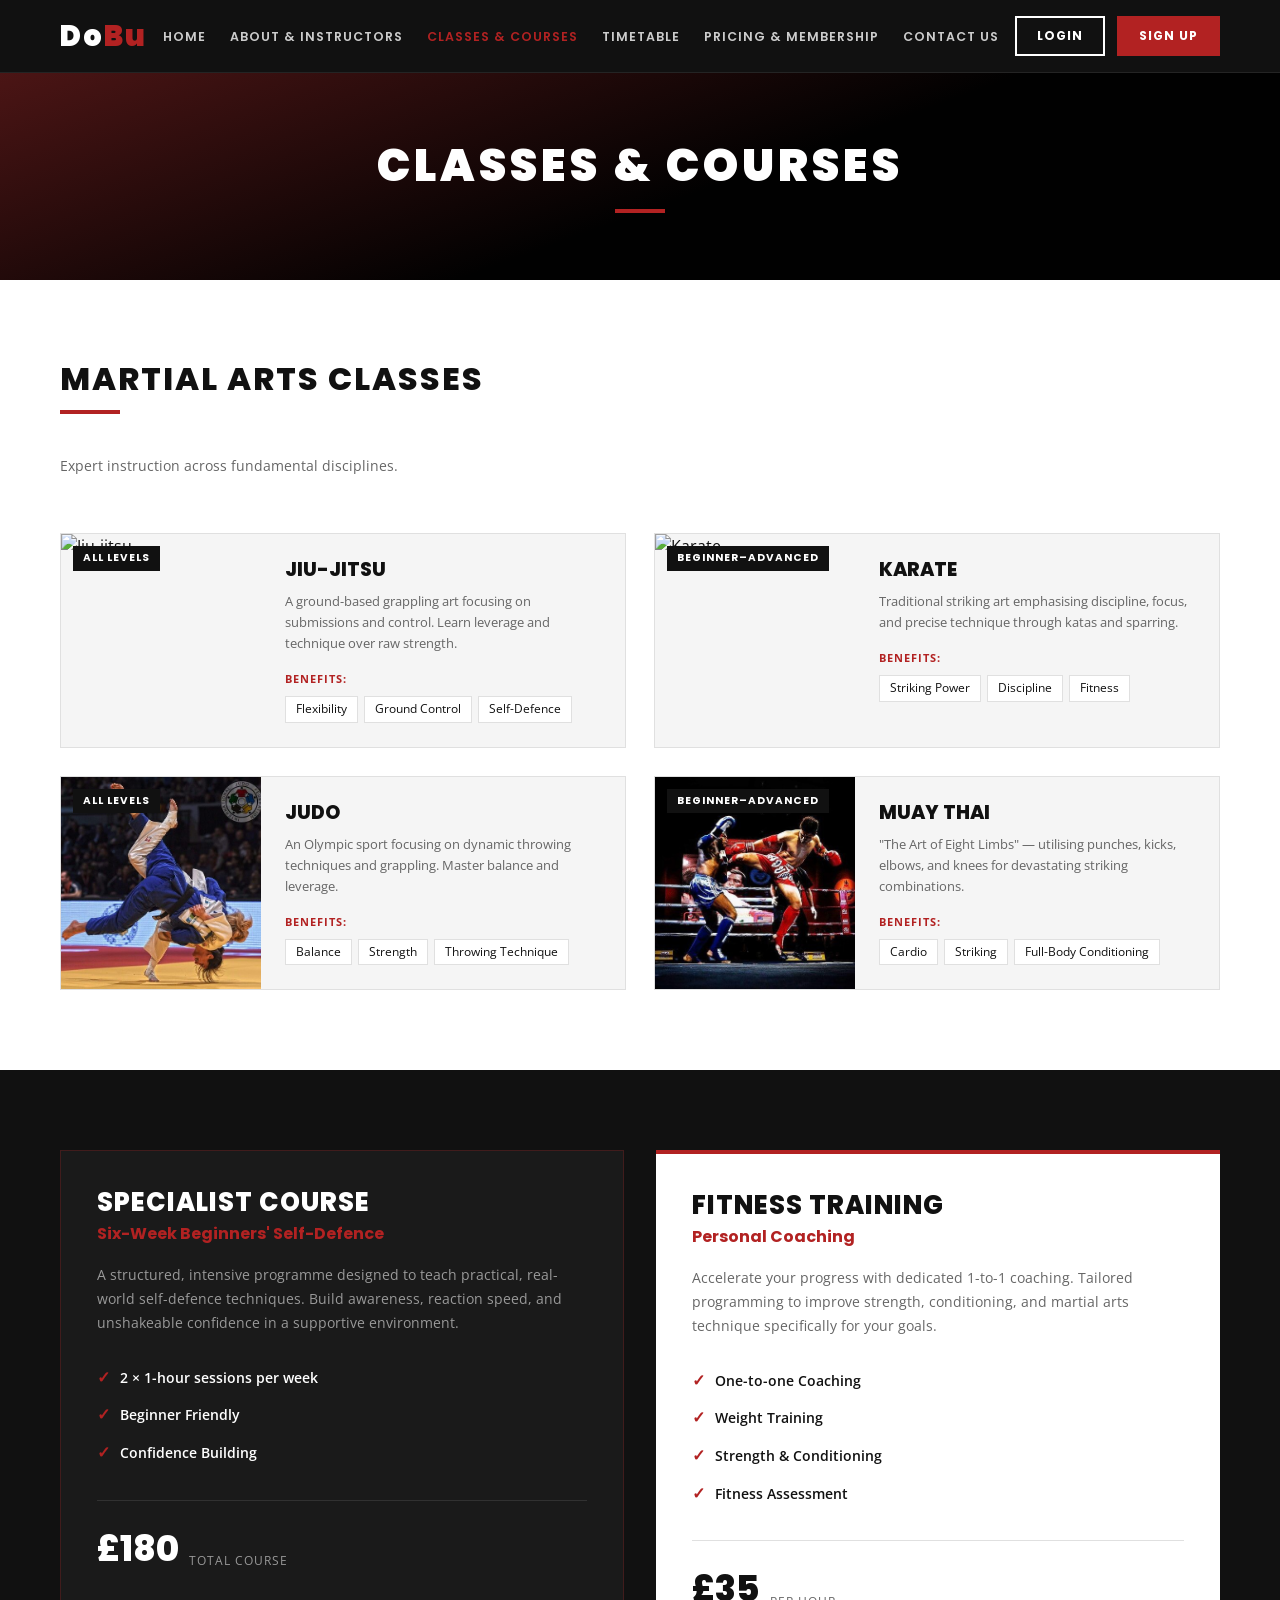
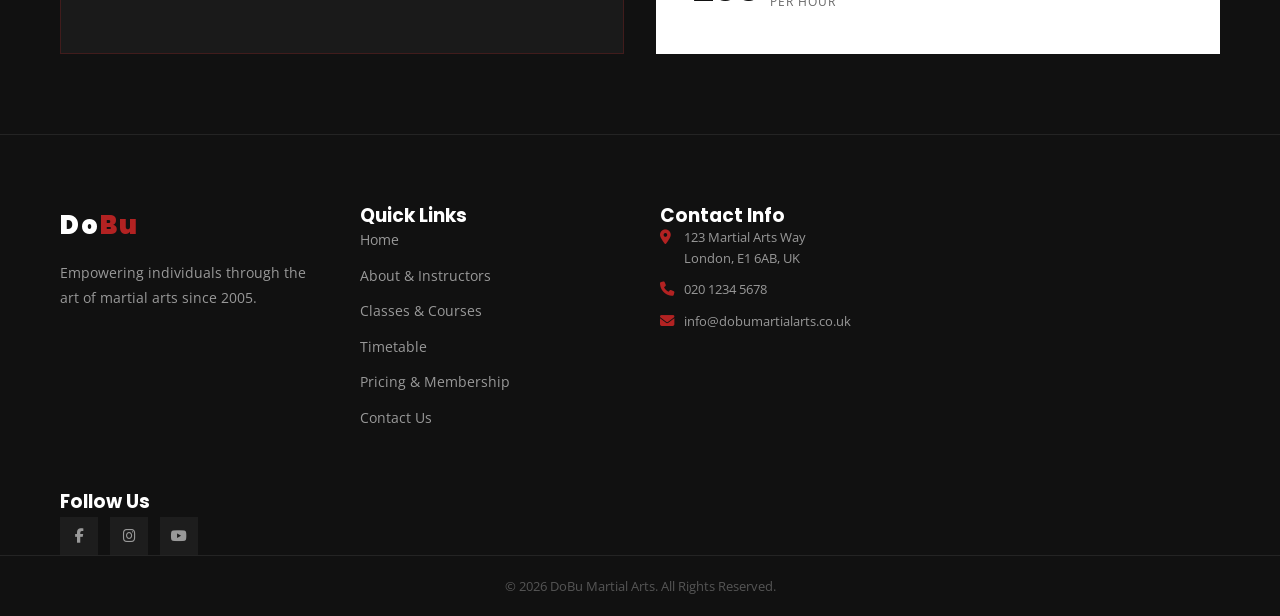
==== Classes.html @ ddd61c15 "Add files via upload" ====
<!DOCTYPE html>
<html lang="en">
<head>
  <meta charset="UTF-8">
  <meta name="viewport" content="width=device-width, initial-scale=1.0">
  <title>About &amp; Instructors | DoBu Martial Arts</title>
  <link rel="stylesheet" href="style.css">
  <link rel="stylesheet" href="https://cdnjs.cloudflare.com/ajax/libs/font-awesome/6.5.0/css/all.min.css">
</head>
<body>

  <!-- =========================================
       HEADER / NAVIGATION
       ========================================= -->
   <header>
    <nav class="container">
      <a href="index.html" class="logo">Do<span>Bu</span></a>
      <ul class="nav-links">
        <li><a href="Index.html">Home</a></li>
        <li><a href="Instructors.html">About &amp; Instructors</a></li>
        <li><a href="Classes.html" class="active">Classes &amp; Courses</a></li>
        <li><a href="Timetable.html">Timetable</a></li>
        <li><a href="Membership.html">Pricing &amp; Membership</a></li>
        <li><a href="Contact.html">Contact Us</a></li>
      </ul>
      <div class="nav-actions">
        <a href="Login.html" class="btn-login">Login</a>
        <a href="Signup.html" class="btn-signup">Sign Up</a>
      </div>
      <button class="hamburger" id="menu-btn" aria-label="Toggle menu" onclick="var m=document.getElementById('mobile-nav');m.classList.toggle('open');this.classList.toggle('open');"><span></span><span></span><span></span></button>
    </nav>
    <div class="mobile-menu" id="mobile-nav">
      <a href="Index.html">Home</a>
      <a href="Instructors.html">About &amp; Instructors</a>
      <a href="Classes.html">Classes &amp; Courses</a>
      <a href="Timetable.html">Timetable</a>
      <a href="Membership.html">Pricing &amp; Membership</a>
      <a href="Contact.html">Contact Us</a>
      <div class="mobile-actions"><a href="Login.html" class="btn btn-outline" style="padding:10px 20px;font-size:0.75rem;">Login</a><a href="Signup.html" class="btn btn-primary" style="padding:10px 20px;font-size:0.75rem;">Sign Up</a></div>
    </div>
  </header>

  <main>


    <!-- Page Hero -->
    <section class="page-hero">
      <div class="page-hero-content">
        <h1>Classes &amp; Courses</h1>
        <div class="divider"></div>
      </div>
    </section>

    <!-- =========================================
         MARTIAL ARTS CLASSES
         ========================================= -->
    <section class="classes-section">
      <div class="container">
        <div class="section-header" style="text-align:left;">
          <h2 class="section-title">Martial Arts Classes</h2>
          <div class="section-divider left"></div>
          <p style="color:#666; font-size:0.9rem;">Expert instruction across fundamental disciplines.</p>
        </div>

        <div class="classes-grid">

          <article class="class-card">
            <div class="class-card-img">
              <img src="jiu.jpg" alt="Jiu-jitsu">
              <span class="class-level-badge">All Levels</span>
            </div>
            <div class="class-card-body">
              <h3>Jiu-jitsu</h3>
              <p>A ground-based grappling art focusing on submissions and control. Learn leverage and technique over raw strength.</p>
              <div class="benefits-label">Benefits:</div>
              <div class="benefits-tags">
                <span class="tag">Flexibility</span>
                <span class="tag">Ground Control</span>
                <span class="tag">Self-Defence</span>
              </div>
            </div>
          </article>

          <article class="class-card">
            <div class="class-card-img">
              <img src="karate.jpg" alt="Karate">
              <span class="class-level-badge">Beginner–Advanced</span>
            </div>
            <div class="class-card-body">
              <h3>Karate</h3>
              <p>Traditional striking art emphasising discipline, focus, and precise technique through katas and sparring.</p>
              <div class="benefits-label">Benefits:</div>
              <div class="benefits-tags">
                <span class="tag">Striking Power</span>
                <span class="tag">Discipline</span>
                <span class="tag">Fitness</span>
              </div>
            </div>
          </article>

          <article class="class-card">
            <div class="class-card-img">
              <img src="Judo.jpg" alt="Judo">
              <span class="class-level-badge">All Levels</span>
            </div>
            <div class="class-card-body">
              <h3>Judo</h3>
              <p>An Olympic sport focusing on dynamic throwing techniques and grappling. Master balance and leverage.</p>
              <div class="benefits-label">Benefits:</div>
              <div class="benefits-tags">
                <span class="tag">Balance</span>
                <span class="tag">Strength</span>
                <span class="tag">Throwing Technique</span>
              </div>
            </div>
          </article>

          <article class="class-card">
            <div class="class-card-img">
              <img src="muay.jpg" alt="Muay Thai">
              <span class="class-level-badge">Beginner–Advanced</span>
            </div>
            <div class="class-card-body">
              <h3>Muay Thai</h3>
              <p>"The Art of Eight Limbs" — utilising punches, kicks, elbows, and knees for devastating striking combinations.</p>
              <div class="benefits-label">Benefits:</div>
              <div class="benefits-tags">
                <span class="tag">Cardio</span>
                <span class="tag">Striking</span>
                <span class="tag">Full-Body Conditioning</span>
              </div>
            </div>
          </article>

        </div>
      </div>
    </section>

    <!-- =========================================
         SPECIALIST COURSE & FITNESS TRAINING
         ========================================= -->
    <section class="specialist-section">
      <h2 class="sr-only">Specialist Classes</h2>
      <div class="container">
        <div class="specialist-grid">

          <!-- Specialist Course -->
          <article class="spec-card dark">
            <h2>Specialist Course</h2>
            <h3>Six-Week Beginners' Self-Defence</h3>
            <p>A structured, intensive programme designed to teach practical, real-world self-defence techniques. Build awareness, reaction speed, and unshakeable confidence in a supportive environment.</p>
            <ul class="spec-features">
              <li><span class="check">&#10003;</span> 2 &times; 1-hour sessions per week</li>
              <li><span class="check">&#10003;</span> Beginner Friendly</li>
              <li><span class="check">&#10003;</span> Confidence Building</li>
            </ul>
            <div class="spec-price">
              <span class="price-big">&pound;180</span>
              <span class="price-label">Total Course</span>
            </div>
          </article>

          <!-- Fitness Training -->
          <article class="spec-card light">
            <h2>Fitness Training</h2>
            <h3>Personal Coaching</h3>
            <p>Accelerate your progress with dedicated 1-to-1 coaching. Tailored programming to improve strength, conditioning, and martial arts technique specifically for your goals.</p>
            <ul class="spec-features">
              <li><span class="check" style="color:#B22222;">&#10003;</span> One-to-one Coaching</li>
              <li><span class="check" style="color:#B22222;">&#10003;</span> Weight Training</li>
              <li><span class="check" style="color:#B22222;">&#10003;</span> Strength &amp; Conditioning</li>
              <li><span class="check" style="color:#B22222;">&#10003;</span> Fitness Assessment</li>
            </ul>
            <div class="spec-price" style="border-top-color:#E0E0E0;">
              <span class="price-big" style="color:#111;">&pound;35</span>
              <span class="price-label" style="color:#666;">Per Hour</span>
            </div>
          </article>
        </div>
      </div>
    </section>
  </main>
    <footer>
    <div class="container">
      <div class="footer-grid">
        <div class="footer-col">
          <span class="logo">Do<span>Bu</span></span>
          <p>Empowering individuals through the art of martial arts since 2005.</p>
        </div>


        <!-- Quick Links -->
        <div class="footer-col">
          <h3>Quick Links</h3>
          <ul>
            <li><a href="Index.html">Home</a></li>
            <li><a href="Instructors.html">About &amp; Instructors</a></li>
            <li><a href="Classes.html">Classes &amp; Courses</a></li>
            <li><a href="Timetable.html">Timetable</a></li>
            <li><a href="Membership.html">Pricing &amp; Membership</a></li>
            <li><a href="Contact.html">Contact Us</a></li>
          </ul>
        </div>

        <!-- Contact -->
        <div class="footer-col">
          <h3>Contact Info</h3>
          <ul class="footer-contact">
            <li><i class="fas fa-map-marker-alt"></i><span>123 Martial Arts Way<br>London, E1 6AB, UK</span></li>
            <li><i class="fas fa-phone"></i><span>020 1234 5678</span></li>
            <li><i class="fas fa-envelope"></i><span>info@dobumartialarts.co.uk</span></li>
          </ul>
        </div>
      </div>

        <div class="footer-col">
          <h3>Follow Us</h3>
         <div class="social-icons">
            <a href="https://www.facebook.com/" aria-label="Facebook"><i class="fab fa-facebook-f"></i></a>
            <a href="https://www.instagram.com/?hl=en" aria-label="Instagram"><i class="fab fa-instagram"></i></a>
            <a href="https://www.youtube.com/" aria-label="YouTube"><i class="fab fa-youtube"></i></a>
          </div>
        </div>
      </div>

    <div class="footer-bottom">
      <div class="container">
        <p>&copy; 2026 DoBu Martial Arts. All Rights Reserved.</p>
      </div>
    </div>
  </footer>
</body>
</html>
---- style.css ----
/* Google Fonts */
@import url('https://fonts.googleapis.com/css2?family=Poppins:wght@400;600;700;800;900&family=Open+Sans:wght@400;500;600&display=swap');

/* =========================================
   CSS Reset & Base
   ========================================= */
*, *::before, *::after {
  box-sizing: border-box;
  margin: 0;
  padding: 0;
}

:root {
  --primary: #B22222;
  --primary-dark: #8B1A1A;
  --black: #111111;
  --white: #FFFFFF;
  --grey: #F5F5F5;
  --grey-dark: #CCCCCC;
  --text-muted: #666666;
  --border: #E0E0E0;
}

html {
  scroll-behavior: smooth;
}

body {
  font-family: 'Open Sans', sans-serif;
  background-color: var(--white);
  color: var(--black);
  line-height: 1.6;
  font-size: 16px;
}

h1, h2, h3, h4, h5, h6 {
  font-family: 'Poppins', sans-serif;
  line-height: 1.2;
}

a {
  text-decoration: none;
  color: inherit;
}

ul {
  list-style: none;
}

img {
  max-width: 100%;
  display: block;
}

/* =========================================
   Utility Classes
   ========================================= */
.container {
  max-width: 1200px;
  margin: 0 auto;
  padding: 0 20px;
}

.section-title {
  font-size: 2rem;
  font-weight: 800;
  text-transform: uppercase;
  letter-spacing: 2px;
  margin-bottom: 12px;
}

.section-divider {
  width: 60px;
  height: 4px;
  background: var(--primary);
  margin: 0 auto 40px auto;
}

.section-divider.left {
  margin: 0 0 40px 0;
}

.btn {
  display: inline-block;
  padding: 14px 32px;
  font-family: 'Poppins', sans-serif;
  font-weight: 700;
  font-size: 0.85rem;
  text-transform: uppercase;
  letter-spacing: 2px;
  cursor: pointer;
  transition: all 0.25s ease;
  border: 2px solid transparent;
}

.btn-primary {
  background: var(--primary);
  color: var(--white);
}

.btn-primary:hover {
  background: var(--primary-dark);
}

.btn-outline {
  background: transparent;
  color: var(--white);
  border-color: var(--white);
}

.btn-outline:hover {
  background: var(--white);
  color: var(--black);
}

.btn-dark {
  background: var(--black);
  color: var(--white);
  border-color: var(--black);
}

.btn-dark:hover {
  background: var(--primary);
  border-color: var(--primary);
}

/* =========================================
   NAVIGATION BAR
   ========================================= */
header {
  position: fixed;
  top: 0;
  left: 0;
  width: 100%;
  z-index: 1000;
  background: var(--black);
  border-bottom: 1px solid rgba(255,255,255,0.08);
}

nav {
  display: flex;
  align-items: center;
  justify-content: space-between;
  padding: 0 40px;
  height: 72px;
}

/* Logo */
.logo {
  font-family: 'Poppins', sans-serif;
  font-weight: 900;
  font-size: 1.8rem;
  color: var(--white);
  letter-spacing: 2px;
}

.logo span {
  color: var(--primary);
}

/* Nav links */
.nav-links {
  display: flex;
  align-items: center;
  gap: 24px;
}

.nav-links a {
  font-family: 'Poppins', sans-serif;
  font-size: 0.78rem;
  font-weight: 600;
  color: #CCCCCC;
  text-transform: uppercase;
  letter-spacing: 1px;
  transition: color 0.2s;
}

.nav-links a:hover,
.nav-links a.active {
  color: var(--primary);
}

/* Nav action buttons */
.nav-actions {
  display: flex;
  gap: 12px;
  align-items: center;
}

.nav-actions .btn-login {
  padding: 8px 20px;
  font-family: 'Poppins', sans-serif;
  font-size: 0.75rem;
  font-weight: 700;
  text-transform: uppercase;
  letter-spacing: 1px;
  color: var(--white);
  border: 2px solid var(--white);
  transition: all 0.2s;
}

.nav-actions .btn-login:hover {
  border-color: var(--primary);
  color: var(--primary);
}

.nav-actions .btn-signup {
  padding: 8px 20px;
  font-family: 'Poppins', sans-serif;
  font-size: 0.75rem;
  font-weight: 700;
  text-transform: uppercase;
  letter-spacing: 1px;
  background: var(--primary);
  color: var(--white);
  border: 2px solid var(--primary);
  transition: all 0.2s;
}

.nav-actions .btn-signup:hover {
  background: var(--primary-dark);
  border-color: var(--primary-dark);
}

/* Hamburger */
.hamburger {
  display: none;
  flex-direction: column;
  gap: 5px;
  cursor: pointer;
  background: none;
  border: none;
}

.hamburger span {
  display: block;
  width: 26px;
  height: 2px;
  background: var(--white);
  transition: all 0.3s;
}

/* Mobile nav toggle — JS driven via .open class */
.mobile-menu.open {
  display: flex;
}

.hamburger.open span:nth-child(1) {
  transform: translateY(7px) rotate(45deg);
}

.hamburger.open span:nth-child(2) {
  opacity: 0;
}

.hamburger.open span:nth-child(3) {
  transform: translateY(-7px) rotate(-45deg);
}

.mobile-menu {
  display: none;
  flex-direction: column;
  background: var(--black);
  padding: 20px 40px 30px;
  border-top: 1px solid rgba(255,255,255,0.08);
  gap: 16px;
}

.mobile-menu a {
  font-family: 'Poppins', sans-serif;
  font-size: 0.85rem;
  font-weight: 600;
  color: #CCCCCC;
  text-transform: uppercase;
  letter-spacing: 1px;
  padding: 6px 0;
  transition: color 0.2s;
}

.mobile-menu a:hover {
  color: var(--primary);
}

.mobile-menu .mobile-actions {
  display: flex;
  gap: 12px;
  margin-top: 8px;
  padding-top: 16px;
  border-top: 1px solid rgba(255,255,255,0.08);
}

/* =========================================
   PAGE HERO BANNER (all inner pages)
   ========================================= */
.page-hero {
  padding-top: 72px;
  background: var(--black);
  position: relative;
  overflow: hidden;
  min-height: 280px;
  display: flex;
  align-items: center;
  justify-content: center;
  text-align: center;
}

.page-hero::before {
  content: '';
  position: absolute;
  inset: 0;
  background: linear-gradient(160deg, rgba(178,34,34,0.45) 0%, rgba(0,0,0,0.95) 60%);
}

.page-hero-content {
  position: relative;
  z-index: 2;
  padding: 60px 20px;
}

.page-hero-content h1 {
  font-size: 2.8rem;
  font-weight: 900;
  text-transform: uppercase;
  letter-spacing: 4px;
  color: var(--white);
  margin-bottom: 16px;
}

.page-hero-content .divider {
  width: 50px;
  height: 4px;
  background: var(--primary);
  margin: 0 auto;
}

/* =========================================
   FOOTER
   ========================================= */
footer {
  background: var(--black);
  color: var(--white);
  border-top: 1px solid rgba(255,255,255,0.08);
  padding: 70px 0 0;
}

.footer-grid {
  display: grid;
  grid-template-columns: repeat(4, 1fr);
  gap: 40px;
  padding-bottom: 50px;
}

.footer-col h4 {
  font-family: 'Poppins', sans-serif;
  font-size: 0.85rem;
  font-weight: 700;
  text-transform: uppercase;
  letter-spacing: 2px;
  margin-bottom: 24px;
  color: var(--white);
}

.footer-col .logo {
  font-size: 1.6rem;
  margin-bottom: 16px;
  display: block;
}

.footer-col p {
  font-size: 0.85rem;
  color: #999;
  line-height: 1.8;
  margin-bottom: 20px;
}

.footer-col ul li {
  margin-bottom: 10px;
}

.footer-col ul li a {
  font-size: 0.85rem;
  color: #999;
  transition: color 0.2s;
}

.footer-col ul li a:hover {
  color: var(--primary);
}

.footer-hours li {
  display: flex;
  justify-content: space-between;
  font-size: 0.83rem;
  padding-bottom: 10px;
  margin-bottom: 10px;
  border-bottom: 1px solid rgba(255,255,255,0.05);
  color: #999;
}

.footer-hours li span:last-child {
  color: var(--white);
  font-weight: 600;
}

.footer-contact li {
  display: flex;
  align-items: flex-start;
  gap: 10px;
  font-size: 0.83rem;
  color: #999;
  margin-bottom: 14px;
}

.footer-contact li i {
  color: var(--primary);
  font-size: 0.9rem;
  margin-top: 3px;
  min-width: 14px;
}

.social-icons {
  display: flex;
  gap: 12px;
  margin-top: 4px;
}

.social-icons a {
  width: 38px;
  height: 38px;
  background: rgba(255,255,255,0.05);
  display: flex;
  align-items: center;
  justify-content: center;
  color: #999;
  font-size: 0.9rem;
  transition: all 0.2s;
}

.social-icons a:hover {
  background: var(--primary);
  color: var(--white);
}

.footer-bottom {
  border-top: 1px solid rgba(255,255,255,0.08);
  padding: 20px 0;
  text-align: center;
  font-size: 0.8rem;
  color: #555;
}

/* =========================================
   HOME PAGE - Hero
   ========================================= */
.hero {
  min-height: 80vh;
  padding-top: 72px;
  background: var(--black);
  position: relative;
  display: flex;
  align-items: center;
  justify-content: center;
  text-align: center;
  overflow: hidden;
}

.hero::before {
  content: '';
  position: absolute;
  inset: 0;
  background: radial-gradient(ellipse at 30% 50%, rgba(178,34,34,0.55) 0%, transparent 60%),
              linear-gradient(180deg, rgba(0,0,0,0.3) 0%, rgba(0,0,0,0.9) 100%);
}

.hero-content {
  position: relative;
  z-index: 2;
  padding: 40px 20px;
  max-width: 900px;
}

.hero-content h1 {
  font-size: clamp(2.5rem, 7vw, 5.5rem);
  font-weight: 900;
  color: var(--white);
  text-transform: uppercase;
  line-height: 1.05;
  letter-spacing: 2px;
  margin-bottom: 24px;
}

.hero-content h1 span {
  color: var(--primary);
  display: block;
}

.hero-content p {
  font-size: 1.1rem;
  color: rgba(255,255,255,0.75);
  max-width: 580px;
  margin: 0 auto 36px;
  line-height: 1.7;
}

.hero-btns {
  display: flex;
  gap: 16px;
  justify-content: center;
  flex-wrap: wrap;
}

/* =========================================
   HOME PAGE - Facilities
   ========================================= */
.facilities {
  padding: 90px 0;
  background: var(--white);
}

.facilities .section-header,
.section-header {
  text-align: center;
  margin-bottom: 56px;
}

.cards-grid {
  display: grid;
  grid-template-columns: repeat(3, 1fr);
  gap: 28px;
}

.card {
  background: var(--grey);
  overflow: hidden;
  transition: transform 0.3s;
}

.card:hover {
  transform: translateY(-4px);
}

.card img {
  width: 100%;
  height: 220px;
  object-fit: cover;
  transition: transform 0.5s;
}

.card:hover img {
  transform: scale(1.05);
}

.card-body {
  padding: 22px;
}

.card-body h3 {
  font-size: 1rem;
  font-weight: 700;
  text-transform: uppercase;
  letter-spacing: 1px;
  margin-bottom: 8px;
}

.card-body p {
  font-size: 0.85rem;
  color: var(--text-muted);
  line-height: 1.6;
}

/* =========================================
   HOME PAGE - Testimonials
   ========================================= */
.testimonials {
  padding: 90px 0;
  background: var(--white);
}

.testimonials-grid {
  display: grid;
  grid-template-columns: repeat(3, 1fr);
  gap: 28px;
}

.testimonial-card {
  background: var(--grey);
  padding: 36px 30px;
  border-top: 4px solid var(--primary);
}

.testimonial-quote {
  font-family: 'Poppins', sans-serif;
  font-size: 2.5rem;
  color: var(--primary);
  line-height: 1;
  margin-bottom: 16px;
}

.testimonial-card p {
  font-size: 0.88rem;
  color: #444;
  line-height: 1.8;
  font-style: italic;
  margin-bottom: 20px;
}

.testimonial-author {
  font-family: 'Poppins', sans-serif;
  font-size: 0.8rem;
  font-weight: 700;
  text-transform: uppercase;
  letter-spacing: 2px;
}

/* =========================================
   ABOUT PAGE
   ========================================= */
.about-mission-vision {
  padding: 80px 0;
  background: var(--white);
}

.mv-grid {
  display: grid;
  grid-template-columns: 1fr 1fr;
  gap: 32px;
  margin-bottom: 60px;
}

.mv-box {
  padding: 40px;
  border-left: 4px solid var(--primary);
}

.mv-box.dark {
  background: var(--black);
  color: var(--white);
}

.mv-box.light {
  background: var(--grey);
}

.mv-box h3 {
  font-size: 1.2rem;
  font-weight: 700;
  text-transform: uppercase;
  letter-spacing: 2px;
  margin-bottom: 16px;
}

.mv-box p {
  font-size: 0.9rem;
  line-height: 1.8;
  color: #999;
}

.mv-box.light p {
  color: var(--text-muted);
}

.history-section {
  text-align: center;
  max-width: 760px;
  margin: 0 auto;
}

.history-section h3 {
  font-size: 1.8rem;
  font-weight: 800;
  text-transform: uppercase;
  letter-spacing: 2px;
  margin-bottom: 20px;
}

.history-section p {
  font-size: 1rem;
  color: var(--text-muted);
  line-height: 1.9;
}

/* Instructors */
.instructors {
  padding: 80px 0;
  background: var(--grey);
}

.instructors-grid {
  display: grid;
  grid-template-columns: repeat(3, 1fr);
  gap: 28px;
}

.instructor-card {
  background: var(--white);
  padding: 36px 28px;
  text-align: center;
  border: 1px solid var(--border);
}

.instructor-avatar {
  width: 100px;
  height: 100px;
  border-radius: 50%;
  margin: 0 auto 20px;
  overflow: hidden;
  border: 3px solid var(--grey);
}

.instructor-avatar img {
  width: 100%;
  height: 100%;
  object-fit: cover;
}

.instructor-card h4 {
  font-size: 1.1rem;
  font-weight: 700;
  margin-bottom: 6px;
}

.instructor-role {
  font-size: 0.75rem;
  font-weight: 700;
  color: var(--primary);
  text-transform: uppercase;
  letter-spacing: 1.5px;
  margin-bottom: 20px;
}

.instructor-quals {
  text-align: left;
  background: var(--grey);
  padding: 16px;
}

.instructor-quals li {
  font-size: 0.8rem;
  color: var(--text-muted);
  padding: 4px 0;
  padding-left: 14px;
  position: relative;
}

.instructor-quals li::before {
  content: '•';
  color: var(--primary);
  position: absolute;
  left: 0;
  font-weight: 700;
}

/* =========================================
   CLASSES PAGE
   ========================================= */
.classes-section {
  padding: 80px 0;
  background: var(--white);
}

.classes-grid {
  display: grid;
  grid-template-columns: repeat(2, 1fr);
  gap: 28px;
}

.class-card {
  display: flex;
  background: var(--grey);
  overflow: hidden;
  border: 1px solid var(--border);
  transition: transform 0.3s;
}

.class-card:hover {
  transform: translateY(-3px);
}

.class-card-img {
  width: 200px;
  flex-shrink: 0;
  position: relative;
  overflow: hidden;
}

.class-card-img img {
  width: 100%;
  height: 100%;
  object-fit: cover;
  transition: transform 0.5s;
}

.class-card:hover .class-card-img img {
  transform: scale(1.08);
}

.class-level-badge {
  position: absolute;
  top: 12px;
  left: 12px;
  background: var(--black);
  color: var(--white);
  font-family: 'Poppins', sans-serif;
  font-size: 0.65rem;
  font-weight: 700;
  text-transform: uppercase;
  letter-spacing: 1px;
  padding: 4px 10px;
}

.class-card-body {
  padding: 24px;
}

.class-card-body h3 {
  font-size: 1.2rem;
  font-weight: 800;
  text-transform: uppercase;
  margin-bottom: 10px;
}

.class-card-body p {
  font-size: 0.82rem;
  color: var(--text-muted);
  line-height: 1.6;
  margin-bottom: 16px;
}

.benefits-label {
  font-size: 0.7rem;
  font-weight: 700;
  text-transform: uppercase;
  letter-spacing: 1px;
  color: var(--primary);
  margin-bottom: 8px;
}

.benefits-tags {
  display: flex;
  flex-wrap: wrap;
  gap: 6px;
}

.tag {
  font-size: 0.72rem;
  background: var(--white);
  border: 1px solid var(--border);
  padding: 3px 10px;
  color: var(--black);
}

/* Specialist & Fitness */
.specialist-section {
  padding: 80px 0;
  background: var(--black);
  color: var(--white);
}

.specialist-grid {
  display: grid;
  grid-template-columns: 1fr 1fr;
  gap: 32px;
}

.spec-card {
  padding: 36px;
  position: relative;
  overflow: hidden;
}

.spec-card.dark {
  background: rgba(255,255,255,0.04);
  border: 1px solid rgba(178,34,34,0.25);
}

.spec-card.light {
  background: var(--white);
  color: var(--black);
  border-top: 4px solid var(--primary);
}

.spec-card h2 {
  font-size: 1.6rem;
  font-weight: 800;
  text-transform: uppercase;
  letter-spacing: 1px;
  margin-bottom: 6px;
}

.spec-card h3 {
  font-size: 1rem;
  color: var(--primary);
  font-weight: 700;
  margin-bottom: 20px;
}

.spec-card p {
  font-size: 0.88rem;
  color: #999;
  line-height: 1.7;
  margin-bottom: 24px;
}

.spec-card.light p {
  color: var(--text-muted);
}

.spec-features li {
  font-size: 0.85rem;
  font-weight: 600;
  padding: 6px 0;
  display: flex;
  align-items: center;
  gap: 10px;
}

.spec-features li span.check {
  color: var(--primary);
  font-size: 1rem;
  font-weight: 700;
}

.spec-price {
  margin-top: 28px;
  padding-top: 20px;
  border-top: 1px solid rgba(255,255,255,0.1);
  display: flex;
  align-items: flex-end;
  gap: 10px;
}

.spec-card.light .spec-price {
  border-top-color: var(--border);
}

.price-big {
  font-family: 'Poppins', sans-serif;
  font-size: 2.2rem;
  font-weight: 800;
}

.price-label {
  font-size: 0.78rem;
  color: #999;
  text-transform: uppercase;
  letter-spacing: 1px;
  padding-bottom: 6px;
}

/* =========================================
   TIMETABLE PAGE
   ========================================= */
.timetable-section {
  padding: 70px 0 90px;
  background: var(--white);
}

.table-wrapper {
  overflow-x: auto;
  border: 1px solid var(--border);
  box-shadow: 0 2px 12px rgba(0,0,0,0.06);
}

table {
  width: 100%;
  min-width: 800px;
  border-collapse: collapse;
}

thead tr {
  background: var(--primary);
}

thead th {
  color: var(--white);
  font-family: 'Poppins', sans-serif;
  font-size: 0.8rem;
  font-weight: 700;
  text-transform: uppercase;
  letter-spacing: 1px;
  padding: 16px 14px;
  text-align: center;
  border-bottom: 2px solid rgba(255,255,255,0.15);
}

thead th:first-child {
  text-align: left;
  width: 130px;
}

tbody tr:nth-child(even) {
  background: var(--grey);
}

tbody tr:nth-child(odd) {
  background: var(--white);
}

tbody tr:hover {
  background: #ffeaea;
}

tbody td {
  padding: 14px 10px;
  font-size: 0.82rem;
  text-align: center;
  border-bottom: 1px solid var(--border);
  color: var(--text-muted);
}

tbody td:first-child {
  background: var(--black);
  color: var(--white);
  font-family: 'Poppins', sans-serif;
  font-size: 0.78rem;
  font-weight: 700;
  text-align: left;
  padding-left: 16px;
  white-space: nowrap;
}

.class-tag {
  display: inline-block;
  font-weight: 700;
  font-size: 0.75rem;
  padding: 3px 10px;
  border-radius: 2px;
}

.class-tag.muay-thai { background: rgba(178,34,34,0.12); color: var(--primary); }
.class-tag.karate    { background: var(--black); color: var(--white); }
.class-tag.judo      { background: #e8f0fe; color: #1a56d9; }
.class-tag.jiu-jitsu { background: #e8e8e8; color: #333; }
.class-tag.open-mat  { background: var(--primary); color: var(--white); }

.timetable-legend {
  margin-top: 24px;
  display: flex;
  flex-wrap: wrap;
  gap: 20px;
  justify-content: center;
}

.legend-item {
  display: flex;
  align-items: center;
  gap: 8px;
  font-size: 0.75rem;
  font-weight: 700;
  text-transform: uppercase;
  letter-spacing: 1px;
}

.legend-dot {
  width: 16px;
  height: 16px;
}

/* =========================================
   PRICING PAGE
   ========================================= */
.pricing-section {
  padding: 80px 0;
  background: var(--white);
}

.pricing-grid {
  display: grid;
  grid-template-columns: repeat(4, 1fr);
  gap: 24px;
  align-items: start;
  margin-bottom: 80px;
}

.pricing-card {
  padding: 36px 28px;
  background: var(--grey);
  border: 1px solid var(--border);
  position: relative;
  transition: transform 0.3s;
}

.pricing-card:hover {
  transform: translateY(-4px);
}

.pricing-card.featured {
  background: var(--primary);
  color: var(--white);
  transform: translateY(-16px);
  box-shadow: 0 16px 40px rgba(178,34,34,0.3);
}

.pricing-card.featured:hover {
  transform: translateY(-20px);
}

.featured-badge {
  position: absolute;
  top: -14px;
  left: 50%;
  transform: translateX(-50%);
  background: var(--black);
  color: var(--white);
  font-family: 'Poppins', sans-serif;
  font-size: 0.65rem;
  font-weight: 700;
  text-transform: uppercase;
  letter-spacing: 1px;
  padding: 5px 16px;
  border: 1px solid var(--primary);
  white-space: nowrap;
}

.pricing-card h3 {
  font-size: 1.3rem;
  font-weight: 800;
  text-transform: uppercase;
  letter-spacing: 2px;
  margin-bottom: 6px;
}

.pricing-detail {
  font-size: 0.82rem;
  color: var(--text-muted);
  margin-bottom: 28px;
}

.pricing-card.featured .pricing-detail {
  color: rgba(255,255,255,0.75);
}

.pricing-price {
  padding-top: 20px;
  border-top: 1px solid var(--border);
  display: flex;
  align-items: flex-end;
  gap: 6px;
}

.pricing-card.featured .pricing-price {
  border-top-color: rgba(255,255,255,0.25);
}

.price-amount {
  font-family: 'Poppins', sans-serif;
  font-size: 2.4rem;
  font-weight: 800;
  line-height: 1;
}

.price-period {
  font-size: 0.8rem;
  color: var(--text-muted);
  padding-bottom: 5px;
}

.pricing-card.featured .price-period {
  color: rgba(255,255,255,0.7);
}

/* Additional pricing */
.additional-pricing {
  max-width: 760px;
  margin: 0 auto;
}

.additional-pricing h2 {
  text-align: center;
  font-size: 1.6rem;
  font-weight: 800;
  text-transform: uppercase;
  letter-spacing: 2px;
  margin-bottom: 12px;
}

.additional-pricing .section-divider {
  margin-bottom: 32px;
}

.price-table {
  background: var(--black);
  color: var(--white);
}

.price-table li {
  display: flex;
  justify-content: space-between;
  align-items: center;
  padding: 16px 24px;
  border-bottom: 1px solid rgba(255,255,255,0.06);
  font-size: 0.9rem;
  transition: background 0.2s;
}

.price-table li:last-child {
  border-bottom: none;
}

.price-table li:hover {
  background: rgba(255,255,255,0.04);
}

.price-table li .price-val {
  color: var(--primary);
  font-family: 'Poppins', sans-serif;
  font-weight: 700;
}

.pricing-cta {
  text-align: center;
  margin-top: 70px;
}

.pricing-cta h2 {
  font-size: 1.8rem;
  font-weight: 800;
  text-transform: uppercase;
  letter-spacing: 2px;
  margin-bottom: 28px;
}

/* =========================================
   CONTACT PAGE
   ========================================= */
.contact-section {
  padding: 80px 0 100px;
}

.contact-grid {
  display: grid;
  grid-template-columns: 1fr 1fr;
  gap: 60px;
  align-items: start;
}

.contact-col-left {
  display: flex;
  flex-direction: column;
  gap: 0;
  min-width: 0;
}

.contact-info-box {
  background: var(--black);
  color: var(--white);
  padding: 40px;
  border-left: 4px solid var(--primary);
  margin-bottom: 28px;
}

.contact-info-box h2 {
  font-size: 1.3rem;
  font-weight: 700;
  text-transform: uppercase;
  letter-spacing: 2px;
  margin-bottom: 28px;
}

.contact-detail-item {
  display: flex;
  align-items: flex-start;
  gap: 16px;
  margin-bottom: 24px;
}

.contact-icon {
  width: 40px;
  height: 40px;
  background: rgba(178,34,34,0.15);
  display: flex;
  align-items: center;
  justify-content: center;
  color: var(--primary);
  flex-shrink: 0;
  font-size: 0.9rem;
}

.contact-detail-text h4 {
  font-size: 0.7rem;
  font-weight: 700;
  text-transform: uppercase;
  letter-spacing: 2px;
  color: #777;
  margin-bottom: 4px;
}

.contact-detail-text p {
  font-size: 0.88rem;
  font-weight: 500;
  line-height: 1.6;
}

.social-follow {
  margin-top: 28px;
  padding-top: 24px;
  border-top: 1px solid rgba(255,255,255,0.08);
}

.social-follow h4 {
  font-size: 0.7rem;
  font-weight: 700;
  text-transform: uppercase;
  letter-spacing: 2px;
  color: #777;
  margin-bottom: 16px;
}

.map-wrapper {
  height: 220px;
  overflow: hidden;
  border: 1px solid var(--border);
}

.map-wrapper iframe {
  width: 100%;
  height: 100%;
  border: 0;
}

/* Contact form */
.contact-form-box {
  background: var(--grey);
  padding: 40px;
  border: 1px solid var(--border);
}

.contact-form-box h2 {
  font-size: 1.3rem;
  font-weight: 700;
  text-transform: uppercase;
  letter-spacing: 2px;
  margin-bottom: 28px;
}

.form-group {
  margin-bottom: 20px;
}

.form-row {
  display: grid;
  grid-template-columns: 1fr 1fr;
  gap: 16px;
}

.form-group label {
  display: block;
  font-size: 0.7rem;
  font-weight: 700;
  text-transform: uppercase;
  letter-spacing: 1.5px;
  color: var(--text-muted);
  margin-bottom: 6px;
}

.form-group input,
.form-group select,
.form-group textarea {
  width: 100%;
  padding: 12px 14px;
  font-family: 'Open Sans', sans-serif;
  font-size: 0.88rem;
  border: 1px solid var(--border);
  background: var(--white);
  color: var(--black);
  outline: none;
  transition: border-color 0.2s;
  -webkit-appearance: none;
}

.form-group input:focus,
.form-group select:focus,
.form-group textarea:focus {
  border-color: var(--primary);
}

.form-group textarea {
  resize: vertical;
  min-height: 130px;
}

.btn-submit {
  width: 100%;
  padding: 16px;
  background: var(--primary);
  color: var(--white);
  font-family: 'Poppins', sans-serif;
  font-size: 0.82rem;
  font-weight: 700;
  text-transform: uppercase;
  letter-spacing: 2px;
  border: none;
  cursor: pointer;
  transition: background 0.2s;
  margin-top: 8px;
}

.btn-submit:hover {
  background: var(--primary-dark);
}

/* =========================================
   SIGN UP PAGE
   ========================================= */
.auth-page {
  min-height: 100vh;
  padding-top: 72px;
  background: var(--grey);
  display: flex;
  align-items: center;
  justify-content: center;
  position: relative;
  overflow: hidden;
}

.auth-page::before {
  content: '';
  position: absolute;
  top: 0;
  left: 0;
  width: 100%;
  height: 300px;
  background: var(--bg-color,#FFF);
  z-index: 0;
}

.auth-card {
  position: relative;
  z-index: 1;
  background: var(--white);
  width: 80%;
  max-width: 500px;
  margin: 40px 20px;
  box-shadow: 0 20px 60px rgba(0,0,0,0.15);
}

.auth-card-header {
  background: var(--black);
  padding: 36px 40px;
  text-align: center;
  border-bottom: 4px solid var(--primary);
}

.auth-card-header h1 {
  font-size: 1.8rem;
  font-weight: 900;
  text-transform: uppercase;
  letter-spacing: 3px;
  color: var(--white);
  margin-bottom: 6px;
}

.auth-card-header p {
  font-size: 0.85rem;
  color: #888;
}

.auth-card-body {
  padding: 40px;
}

.auth-card .form-group label {
  color: var(--text-muted);
}

.auth-card .form-group input,
.auth-card .form-group select {
  border-color: var(--border);
}

.checkbox-group {
  display: flex;
  align-items: flex-start;
  gap: 12px;
  padding: 18px;
  background: var(--grey);
  border: 1px solid var(--border);
  margin-bottom: 20px;
}

.checkbox-group input[type="checkbox"] {
  width: 18px;
  height: 18px;
  margin-top: 2px;
  accent-color: var(--primary);
  cursor: pointer;
  flex-shrink: 0;
}

.checkbox-group label {
  font-size: 0.85rem;
  font-weight: 600;
  cursor: pointer;
  line-height: 1.5;
  text-transform: none;
  letter-spacing: 0;
  color: var(--black);
}

.auth-footer-link {
  text-align: center;
  margin-top: 24px;
  font-size: 0.85rem;
  color: var(--text-muted);
}

.auth-footer-link a {
  color: var(--primary);
  font-weight: 700;
}

.auth-footer-link a:hover {
  text-decoration: underline;
}

/* =========================================
   LOGIN PAGE
   ========================================= */
.auth-card.login-card {
  max-width: 460px;
}

.forgot-pw {
  font-size: 0.78rem;
  color: var(--primary);
  font-weight: 700;
  float: right;
  margin-top: -4px;
}

.forgot-pw:hover {
  text-decoration: underline;
}

/* =========================================
   RESPONSIVE
   ========================================= */
@media (max-width: 1024px) {
  nav {
    padding: 0 24px;
  }

  .nav-links {
    gap: 16px;
  }

  .pricing-grid {
    grid-template-columns: repeat(2, 1fr);
  }

  .pricing-card.featured {
    transform: none;
  }

  .footer-grid {
    grid-template-columns: repeat(2, 1fr);
  }
}

@media (max-width: 768px) {
  /* Nav */
  .nav-links,
  .nav-actions {
    display: none;
  }

  .hamburger {
    display: flex;
  }

  nav {
    flex-wrap: wrap;
    height: auto;
    padding: 16px 24px;
  }

  .page-hero-content h1 {
    font-size: 2rem;
  }

  /* Grids → single column */
  .cards-grid,
  .testimonials-grid,
  .instructors-grid,
  .mv-grid,
  .specialist-grid,
  .contact-grid,
  .classes-grid {
    grid-template-columns: 1fr;
  }

  .why-grid {
    grid-template-columns: 1fr;
  }

  .class-card {
    flex-direction: column;
  }

  .class-card-img {
    width: 100%;
    height: 200px;
  }

  .pricing-grid {
    grid-template-columns: 1fr;
  }

  .pricing-card.featured {
    transform: none;
  }

  .footer-grid {
    grid-template-columns: 1fr;
  }

  .form-row {
    grid-template-columns: 1fr;
  }

  .auth-card-body {
    padding: 28px 24px;
  }

  .hero-content h1 {
    font-size: 2.5rem;
  }

  .hero-btns {
    flex-direction: column;
    align-items: center;
  }
}

@media (max-width: 480px) {
  .container {
    padding: 0 16px;
  }

  .section-title {
    font-size: 1.5rem;
  }

  .hero-content h1 {
    font-size: 2rem;
  }
}
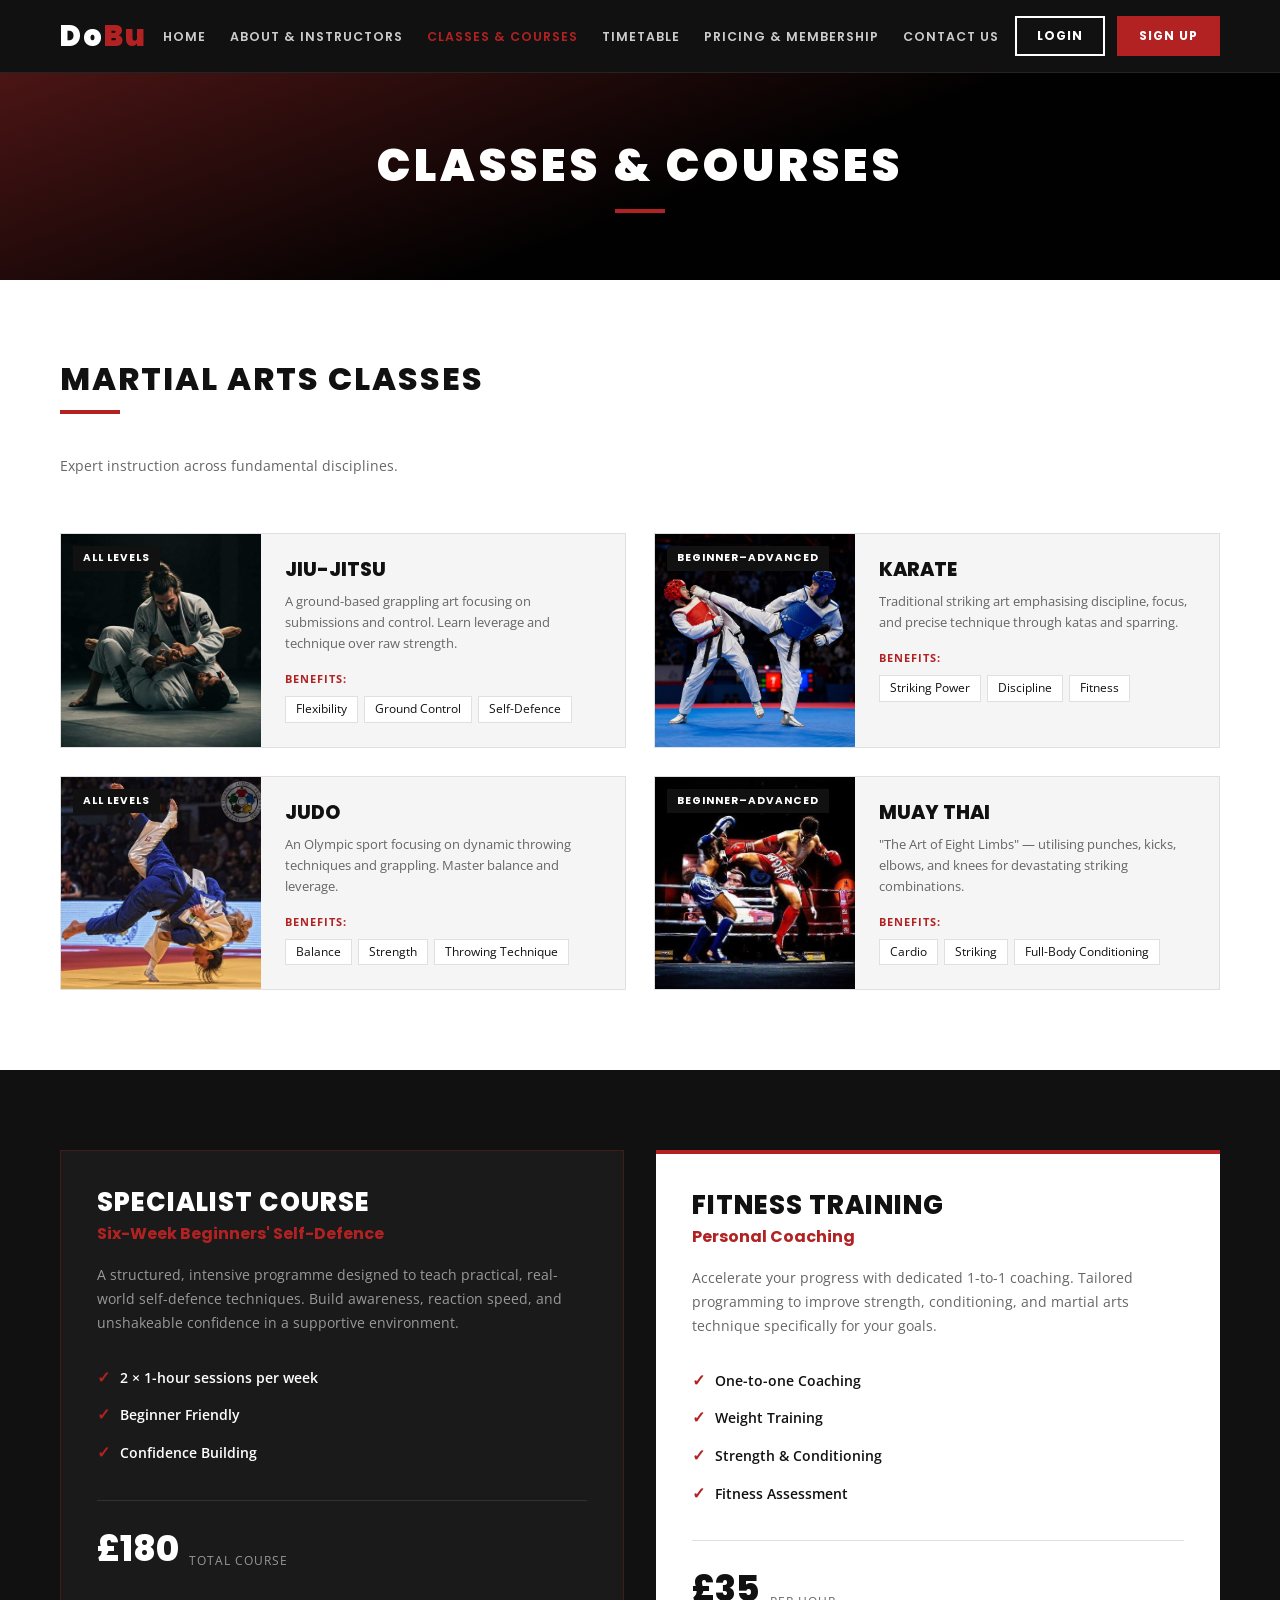
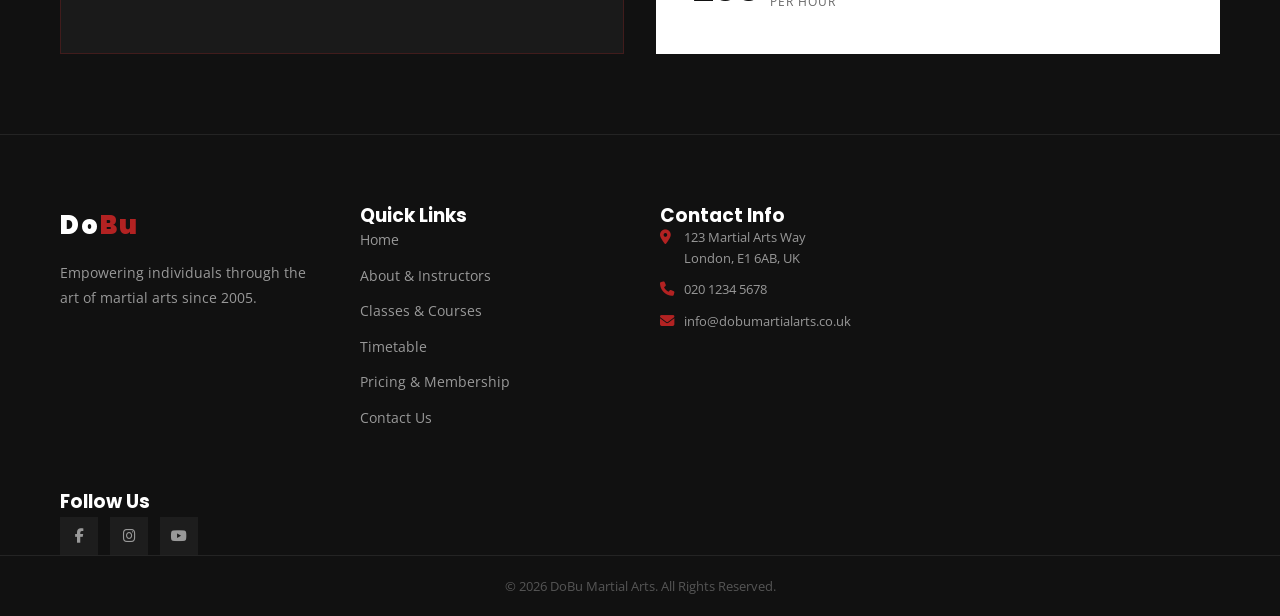
==== commit 8298cc76: "Add files via upload" ====
--- a/Classes.html
+++ b/Classes.html
@@ -66,7 +66,7 @@
 
           <article class="class-card">
             <div class="class-card-img">
-              <img src="jiu.jpg" alt="Jiu-jitsu">
+              <img src="Jiu.jpg" alt="Jiu-jitsu">
               <span class="class-level-badge">All Levels</span>
             </div>
             <div class="class-card-body">
@@ -83,7 +83,7 @@
 
           <article class="class-card">
             <div class="class-card-img">
-              <img src="karate.jpg" alt="Karate">
+              <img src="Karate.jpg" alt="Karate">
               <span class="class-level-badge">Beginner–Advanced</span>
             </div>
             <div class="class-card-body">
